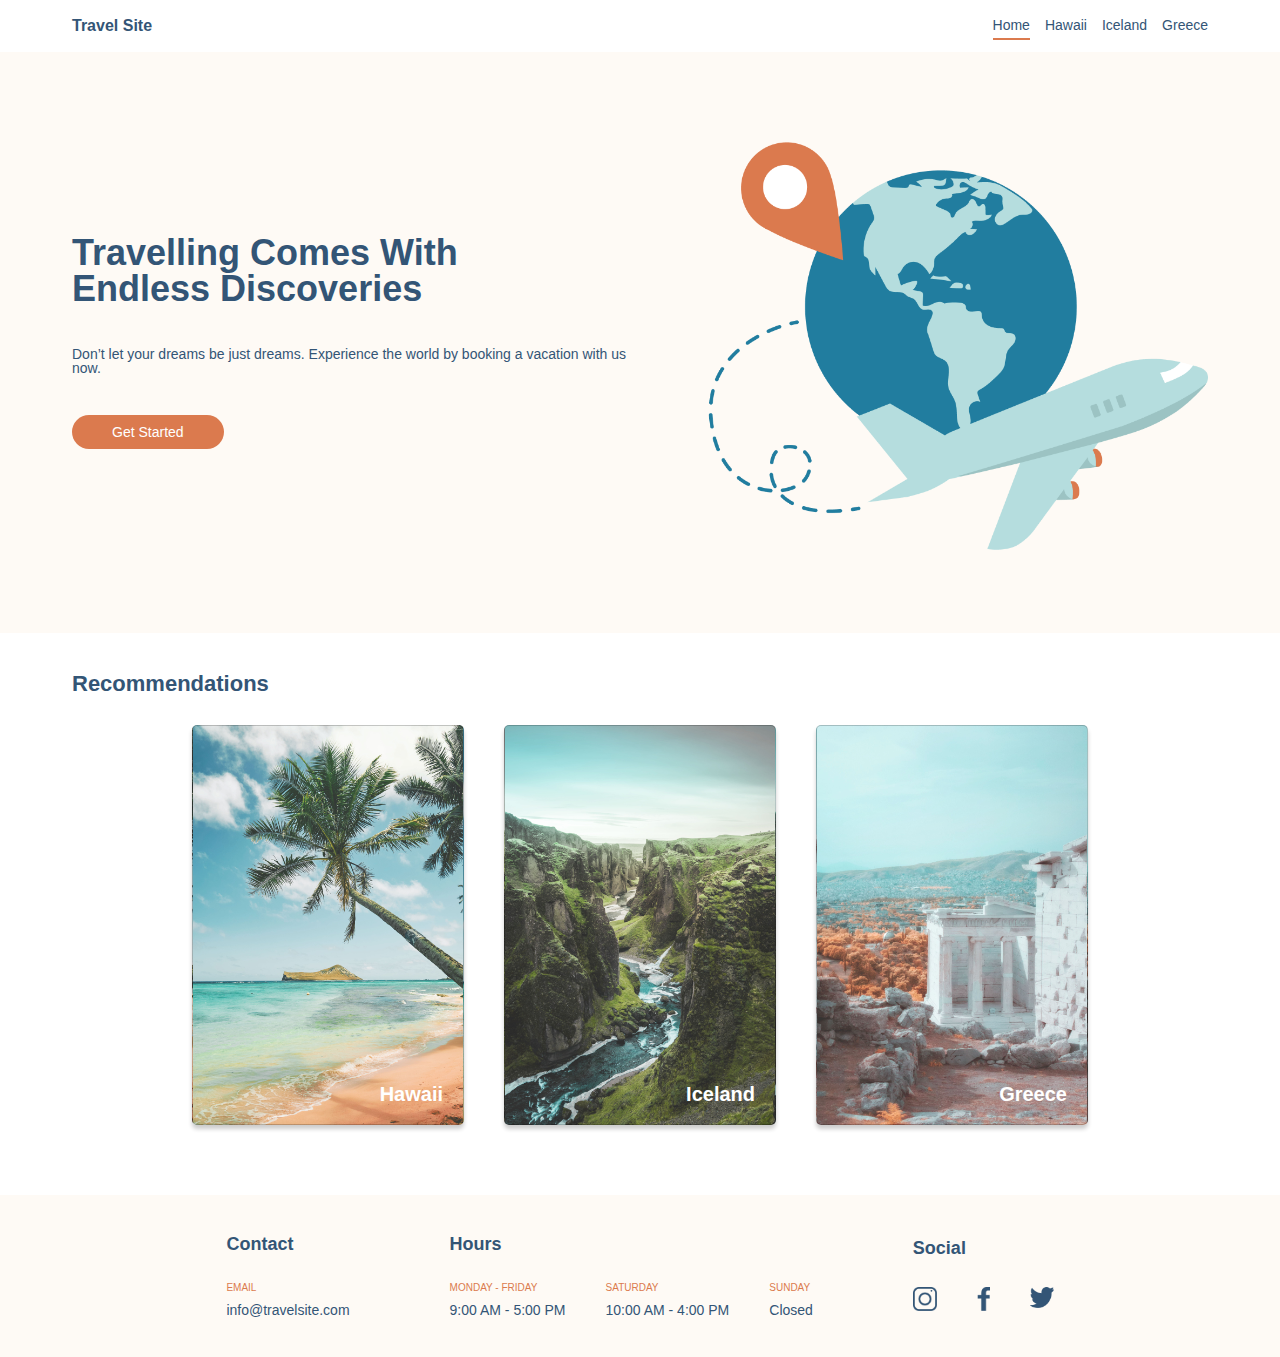
==== public/index.html @ ecad00ba "deployed to firebase" ====
<!DOCTYPE html>
<html lang="en">
  <head>
    <meta charset="UTF-8" />
    <meta http-equiv="X-UA-Compatible" content="IE=edge" />
    <meta name="viewport" content="width=device-width, initial-scale=1.0" />

    <link rel="stylesheet" href="./css/global.css" />
    <link rel="stylesheet" href="./css/main.css" />
    <link rel="stylesheet" href="./css/destinations.css" />

    <title>Travel Site</title>
  </head>
  <body>
    <header class="header">
      <a class="logo" href="./index.html">Travel Site</a>

      <nav class="nav">
        <ul class="nav__list">
          <li><a class="nav__list-item nav__list-item--open" href="./index.html">Home</a></li>
          <li><a class="nav__list-item" href="./pages/hawaii.html">Hawaii</a></li>
          <li><a class="nav__list-item" href="./pages/iceland.html">Iceland</a></li>
          <li><a class="nav__list-item" href="./pages/greece.html">Greece</a></li>
        </ul>
      </nav>
    </header>

    <main>
      <section class="hero">
        <div class="container">
          <div class="hero__text-container">
            <h1 class="hero__heading-primary">
              Travelling Comes With Endless Discoveries
            </h1>
            <p class="hero__text">
              Don’t let your dreams be just dreams. Experience the world by
              booking a vacation with us now.
            </p>
            <a class="hero__cta-btn" href="#"">Get Started</a>
          </div>
          <div class="hero__img-container">
            <img
              src="./assets/images/hero.png"
              alt="airplane traveling to destination"
              class="hero__img"
            />
          </div>
        </div>
      </section>

      <section class="recommendations">
        <div class="container">
          <h2 class="recommendations__heading">Recommendations</h2>
          <div class="recommendations__item-container">
            <a class="recommendations__item" href="./pages/hawaii.html">Hawaii</a>
            <a class="recommendations__item" href="./pages/iceland.html">Iceland</a>
            <a class="recommendations__item" href="./pages/greece.html">Greece</a>
          </div>
        </div>
      </section>
    </main>

    <footer class="footer">
      <div class="container">
        <div class="footer__item">
          <h3 class="footer__item-heading">Contact</h3>
          <div class="footer__item-container">
            <div>
              <p class="footer__item-label">Email</p>
              <p class="footer__item-description">info@travelsite.com</p>
            </div>
          </div>
        </div>

        <div class="footer__item">
          <h3 class="footer__item-heading">Hours</h3>
          <div class="footer__item-container">
            <div>
              <p class="footer__item-label">Monday - Friday</p>
              <p class="footer__item-description">9:00 AM - 5:00 PM</p>
            </div>
            <div>
              <p class="footer__item-label">Saturday</p>
              <p class="footer__item-description">10:00 AM - 4:00 PM</p>
            </div>
            <div>
              <p class="footer__item-label">Sunday</p>
              <p class="footer__item-description">Closed</p>
            </div>
          </div>
        </div>

        <div class="footer__item">
          <h3 class="footer__item-heading">Social</h3>
          <div class="footer__item-container">
            <a href="https://www.instagram.com"
              ><img
                class="footer__icon"
                src="./assets/icons/icon-instagram.png"
            /></a>
            <a href="https://www.facebook.com"
              ><img class="footer__icon" src="./assets/icons/icon-facebook.png"
            /></a>
            <a href="https://www.twitter.com"
              ><img class="footer__icon" src="./assets/icons/icon-twitter.png"
            /></a>
          </div>
        </div>
      </div>
    </footer>
  </body>
</html>
---- public/css/global.css ----
/* GLOBAL RESET */

* {
  margin: 0;
  padding: 0;
  box-sizing: border-box;
}

html {
  font-size: 62.5%;
}

body {
  font-family: "Verdana", sans-serif;
  font-weight: 400;
  line-height: 1;
}

/* GENERAL */

.container {
  max-width: 120rem;
  padding: 0 3.2rem;
  margin: 0 auto;
}

/* HEADER */

.header {
  display: flex;
  justify-content: space-between;

  max-width: 120rem;
  padding: 1.8rem 3.2rem;
  margin: 0 auto;
  background-color: #fff;
}

.logo {
  font-weight: bold;
  font-size: 1.6rem;
  color: #335576;

  text-decoration: none;
}

.nav__list {
  display: flex;
  gap: 1.5rem;

  list-style: none;
  font-size: 1.4rem;
}

.nav__list-item:link,
.nav__list-item:active,
.nav__list-item:visited {
  text-decoration: none;
  color: #335576;
  padding: 0.5rem 0;
}

.nav__list-item--open {
  border-bottom: 2px solid #db7a4e;
}

/* FOOTER */

.footer {
  background-color: #fefaf5;
  padding: 4rem;
}

.footer .container {
  display: flex;
  justify-content: center;
  align-items: center;
  gap: 10rem;
}

.footer__item {
  display: flex;
  flex-direction: column;
  align-items: flex-start;
  gap: 3rem;
}

.footer__item-container {
  display: flex;
  gap: 4rem;
}

.footer__item-heading {
  font-size: 1.8rem;
  color: #335576;
}

.footer__item-label {
  text-transform: uppercase;
  color: #db7a4e;
  margin-bottom: 1rem;
}

.footer__item-description {
  color: #335576;
  font-size: 1.4rem;
}

.footer__icon {
  max-width: 2.4rem;
  max-height: 2.4rem;
}
---- public/css/main.css ----
/* HERO SECTION */
.hero {
  background-color: #fefaf5;
}

.hero .container {
  display: grid;
  grid-template-columns: repeat(2, 1fr);
  /* justify-items: center; */
  align-items: center;
  padding: 8rem 3.2rem;
}

.hero__text-container {
  display: flex;
  flex-direction: column;
  gap: 4rem;
}

.hero__heading-primary {
  width: 85%;
  font-size: 3.6rem;
  color: #335576;
}

.hero__text {
  font-size: 1.4rem;
  color: #335576;
}

.hero__img-container {
  max-width: 50rem;
  justify-self: end;
}

.hero__img {
  width: 100%;
}

.hero__cta-btn:link,
.hero__cta-btn:active,
.hero__cta-btn:visited {
  width: fit-content;
  font-size: 1.4rem;
  background-color: #db7a4e;
  color: #fff;
  text-align: center;
  text-decoration: none;
  padding: 1rem 4rem;

  border-radius: 20px;
}

/* RECOMMENDATIONS SECTION */
.recommendations {
  padding: 4rem 3.2rem;
}

.recommendations__heading {
  font-size: 2.2rem;
  color: #335576;
  margin-bottom: 3rem;
}

.recommendations__item-container {
  display: flex;
  gap: 4rem;
  justify-content: center;
  align-items: center;
  padding: 0 12rem;
  margin-bottom: 3rem;
}

.recommendations__item {
  text-decoration: none;
  background-position: center;
  background-size: cover;
  width: 100%;
  height: 40rem;
  padding: 2rem;
  border-radius: 5px;
  border: 1px solid rgba(0, 0, 0, 0.2);
  box-shadow: 0px 4px 4px rgba(0, 0, 0, 0.2);

  color: white;
  font-size: 2rem;
  font-weight: bold;

  display: flex;
  justify-content: flex-end;
  align-items: flex-end;
}

.recommendations__item:nth-child(1) {
  background-image: url(../assets/images/hawaii.jpg);
}

.recommendations__item:nth-child(2) {
  background-image: url(../assets/images/iceland.jpg);
}
.recommendations__item:nth-child(3) {
  background-image: url(../assets/images/greece.jpg);
}
---- public/css/destinations.css ----
.destination--one {
  background-image: url(../assets/images/hawaii.jpg);
}

.destination--two {
  background-image: url(../assets/images/iceland.jpg);
}

.destination--three {
  background-image: url(../assets/images/greece.jpg);
}

.destination {
  background-position: center;
  background-size: cover;
  padding-bottom: 14rem;
}

.destination__heading-primary {
  color: #fff;
  font-size: 6.4rem;
  padding: 8rem 0;
}

.destination__schedule {
  display: flex;
  gap: 4rem;
  padding: 0 12rem;
}

.destination__itenary-container {
  display: flex;
  flex-direction: column;
  background-color: #fff;
  border-radius: 5px;
  width: 100%;
  padding: 2rem;
  text-align: center;
}

.destination__heading-secondary {
  text-align: center;
  border-bottom: 2px solid black;
  margin-bottom: 4rem;
  font-size: 1.8rem;
}

.destination__item-container {
  display: flex;
  flex-direction: column;
  gap: 2rem;
  list-style: none;
  margin-bottom: 6rem;
}

.destination__item {
  background-color: #fefaf5;
  border-radius: 5px;
  padding: 1rem 4rem;
  text-align: center;
  font-size: 1.6rem;
}
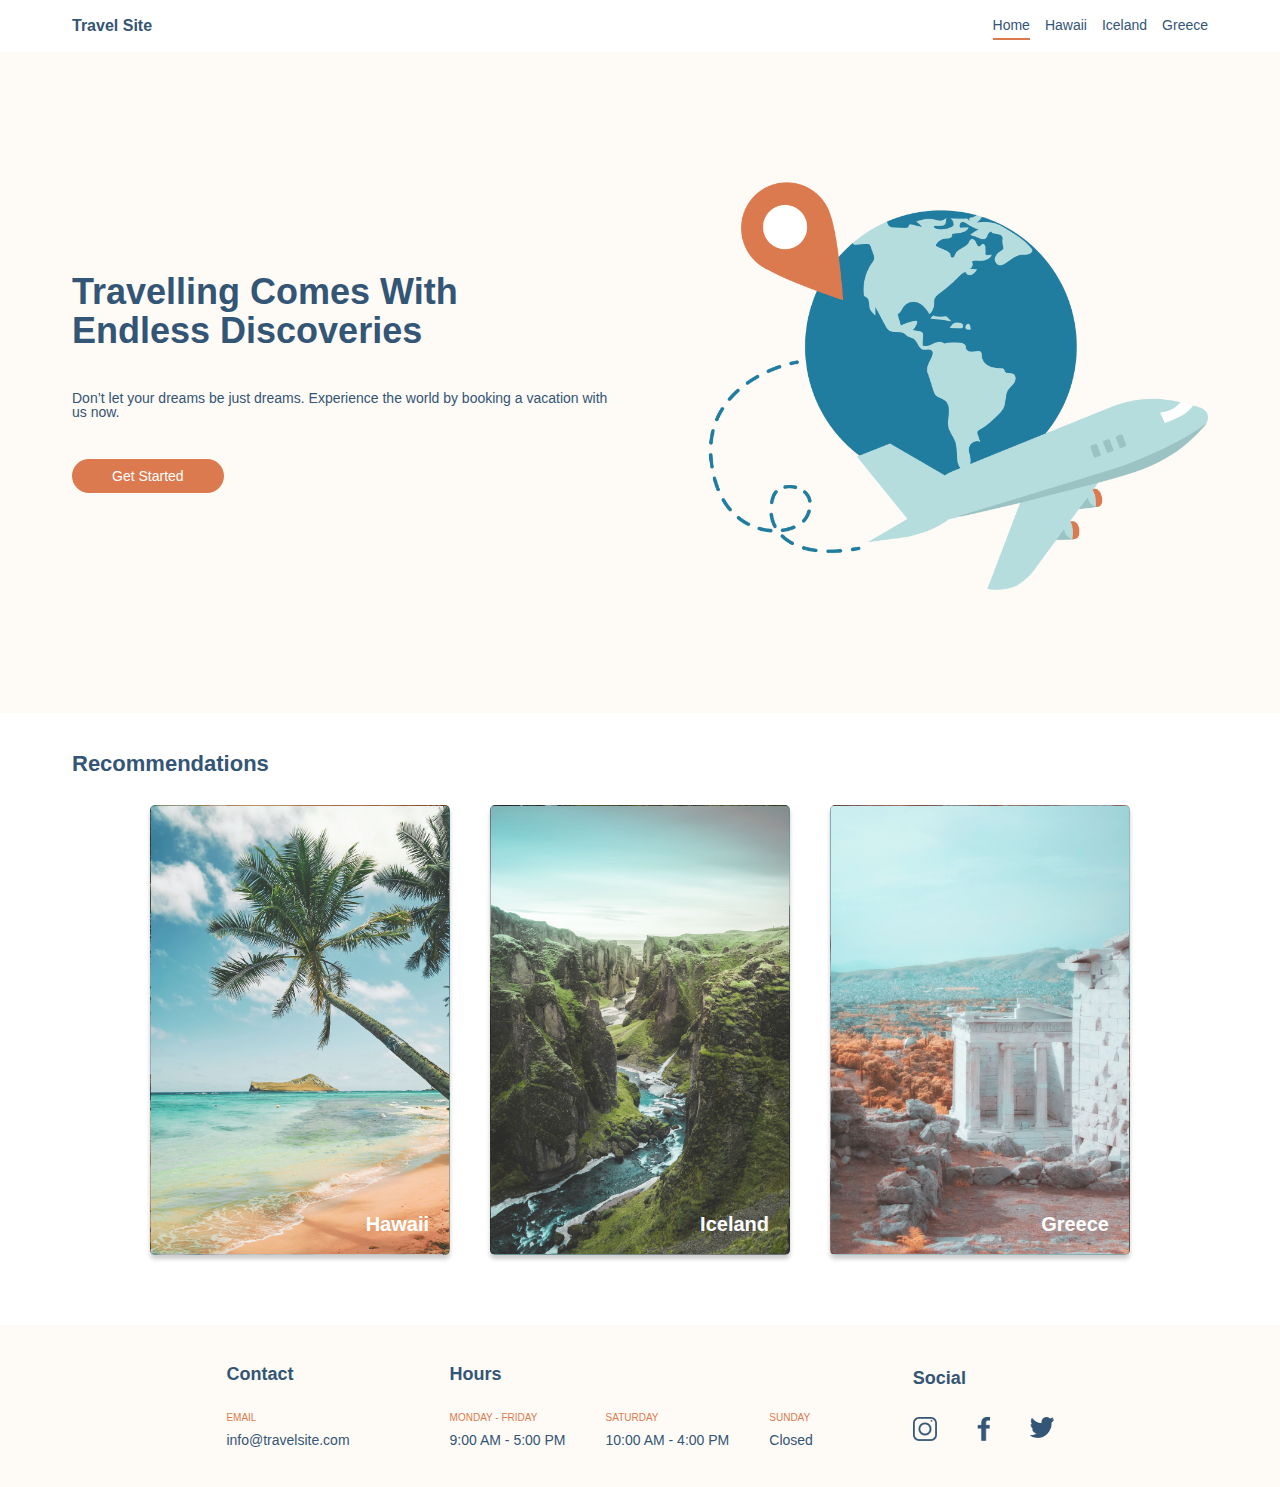
==== commit 919f42ee: "enhancement(responsive-design): 1.0.0" ====
--- a/public/index.html
+++ b/public/index.html
@@ -7,7 +7,7 @@
 
     <link rel="stylesheet" href="./css/global.css" />
     <link rel="stylesheet" href="./css/main.css" />
-    <link rel="stylesheet" href="./css/destinations.css" />
+    <link rel="stylesheet" href="./css/queries.css" />
 
     <title>Travel Site</title>
   </head>
@@ -36,7 +36,7 @@
               Don’t let your dreams be just dreams. Experience the world by
               booking a vacation with us now.
             </p>
-            <a class="hero__cta-btn" href="#"">Get Started</a>
+            <a class="hero__cta-btn" href="./pages/get-started.html"">Get Started</a>
           </div>
           <div class="hero__img-container">
             <img
--- a/public/css/main.css
+++ b/public/css/main.css
@@ -6,9 +6,10 @@
 .hero .container {
   display: grid;
   grid-template-columns: repeat(2, 1fr);
-  /* justify-items: center; */
+  gap: 4rem;
   align-items: center;
-  padding: 8rem 3.2rem;
+  padding: 12rem 3.2rem;
+  margin: 0 auto;
 }
 
 .hero__text-container {
@@ -20,6 +21,7 @@
 .hero__heading-primary {
   width: 85%;
   font-size: 3.6rem;
+  line-height: 1.1;
   color: #335576;
 }
 
@@ -29,6 +31,7 @@
 }
 
 .hero__img-container {
+  min-width: 35rem;
   max-width: 50rem;
   justify-self: end;
 }
@@ -38,7 +41,6 @@
 }
 
 .hero__cta-btn:link,
-.hero__cta-btn:active,
 .hero__cta-btn:visited {
   width: fit-content;
   font-size: 1.4rem;
@@ -47,13 +49,21 @@
   text-align: center;
   text-decoration: none;
   padding: 1rem 4rem;
+  border-radius: 20px;
 
-  border-radius: 20px;
+  transition: all 0.3s;
+}
+
+.hero__cta-btn:hover,
+.hero__cta-btn:active {
+  background-color: #fefaf5;
+  color: #335576;
+  box-shadow: inset 0 0 0 3px #db7a4e;
 }
 
 /* RECOMMENDATIONS SECTION */
 .recommendations {
-  padding: 4rem 3.2rem;
+  padding: 4rem 0rem;
 }
 
 .recommendations__heading {
@@ -67,16 +77,21 @@
   gap: 4rem;
   justify-content: center;
   align-items: center;
-  padding: 0 12rem;
+  width: 100%;
+  max-width: 120rem;
+  padding: 0 10rem;
+  margin: 0 auto;
   margin-bottom: 3rem;
 }
 
-.recommendations__item {
+.recommendations__item:link,
+.recommendations__item:visited {
   text-decoration: none;
   background-position: center;
   background-size: cover;
-  width: 100%;
-  height: 40rem;
+  /* width: 100%; */
+  min-width: 30rem;
+  height: 45rem;
   padding: 2rem;
   border-radius: 5px;
   border: 1px solid rgba(0, 0, 0, 0.2);
@@ -89,6 +104,15 @@
   display: flex;
   justify-content: flex-end;
   align-items: flex-end;
+
+  transition: all 0.33s;
+}
+
+.recommendations__item:hover,
+.recommendations__item:active {
+  transform: translateY(-1rem);
+  box-shadow: 0px 8px 8px rgba(0, 0, 0, 0.25);
+  border: 2px solid #db7a4e;
 }
 
 .recommendations__item:nth-child(1) {
@@ -101,3 +125,17 @@
 .recommendations__item:nth-child(3) {
   background-image: url(../assets/images/greece.jpg);
 }
+
+.recommendations__item:nth-child(1):hover {
+  background-image: linear-gradient(rgba(0, 0, 0, 0.1), rgba(51, 85, 118, 0.3)),
+    url(../assets/images/hawaii.jpg);
+}
+
+.recommendations__item:nth-child(2):hover {
+  background-image: linear-gradient(rgba(0, 0, 0, 0.1), rgba(51, 85, 118, 0.3)),
+    url(../assets/images/iceland.jpg);
+}
+.recommendations__item:nth-child(3):hover {
+  background-image: linear-gradient(rgba(0, 0, 0, 0.1), rgba(51, 85, 118, 0.3)),
+    url(../assets/images/greece.jpg);
+}
--- a/public/css/queries.css
+++ b/public/css/queries.css
@@ -0,0 +1,171 @@
+/* 1104px */
+@media (max-width: 69em) {
+  .recommendations__item:link,
+  .recommendations__item:visited {
+    min-width: 25rem;
+    height: 40rem;
+  }
+
+  .destination__heading-primary {
+    font-size: 6rem;
+  }
+
+  .destination__schedule {
+    padding: 0 4rem;
+  }
+
+  .cta-container {
+    width: 75%;
+    grid-template-columns: 1fr;
+    grid-template-rows: 0.5fr 1fr;
+    height: auto;
+  }
+
+  .cta__img-container {
+    grid-row: 1;
+    height: 30rem;
+    background-position: bottom;
+  }
+
+  .footer .container {
+    gap: 7rem;
+  }
+}
+
+/* 967px */
+@media (max-width: 61em) {
+  .hero__heading-primary {
+    font-size: 3.2rem;
+  }
+
+  .recommendations__item-container {
+    padding: 0 10rem;
+  }
+
+  .recommendations__item:link,
+  .recommendations__item:visited {
+    min-width: 20rem;
+    height: 30rem;
+  }
+
+  .destination__itenary-container {
+    min-width: 20rem;
+  }
+
+  .cta__form {
+    margin: 0 auto;
+    width: 75%;
+    grid-template-columns: 1fr;
+  }
+
+  .cta__form button {
+    margin: 0 auto;
+    min-width: fit-content;
+    padding: 2rem 4rem;
+  }
+
+  .footer .container {
+    gap: 3.5rem;
+    padding: 0;
+  }
+
+  .footer__item-container {
+    gap: 3rem;
+  }
+}
+
+/* 800px */
+@media (max-width: 50em) {
+  .hero__heading-primary {
+    font-size: 2.2rem;
+  }
+
+  .hero .container {
+    grid-template-columns: 1fr;
+    justify-items: center;
+    padding: 12rem 1.6rem;
+  }
+
+  .hero__text-container {
+    justify-self: center;
+    align-items: center;
+  }
+
+  .hero__heading-primary {
+    width: 85%;
+  }
+
+  .hero__text {
+    width: 85%;
+  }
+
+  .hero__img-container {
+    min-width: 30rem;
+    justify-self: center;
+    padding: 1rem 3.2rem;
+  }
+
+  .recommendations__item-container {
+    flex-direction: column;
+  }
+
+  .recommendations__item:link,
+  .recommendations__item:visited {
+    min-width: 25rem;
+    height: 40rem;
+  }
+
+  .destination__schedule {
+    flex-direction: column;
+    align-items: center;
+  }
+
+  .destination__itenary-container {
+    min-width: 20rem;
+    max-width: 30rem;
+  }
+
+  .cta-container {
+    width: 85%;
+  }
+
+  .cta__form {
+    width: 90%;
+  }
+
+  .footer .container {
+    align-items: flex-start;
+  }
+
+  .footer__item-container {
+    flex-wrap: wrap;
+  }
+}
+
+@media (max-width: 32em) {
+  .cta-container {
+    width: 95%;
+  }
+
+  .cta__text-container {
+    padding: 3rem;
+  }
+
+  .cta__form {
+    width: 90%;
+  }
+  .cta__input-box span {
+    font-size: 1.5rem;
+  }
+
+  .cta__form button {
+    margin: 0 auto;
+    font-size: 1.5rem;
+    min-width: fit-content;
+    padding: 2rem 4rem;
+  }
+
+  .footer .container {
+    flex-direction: column;
+  }
+}
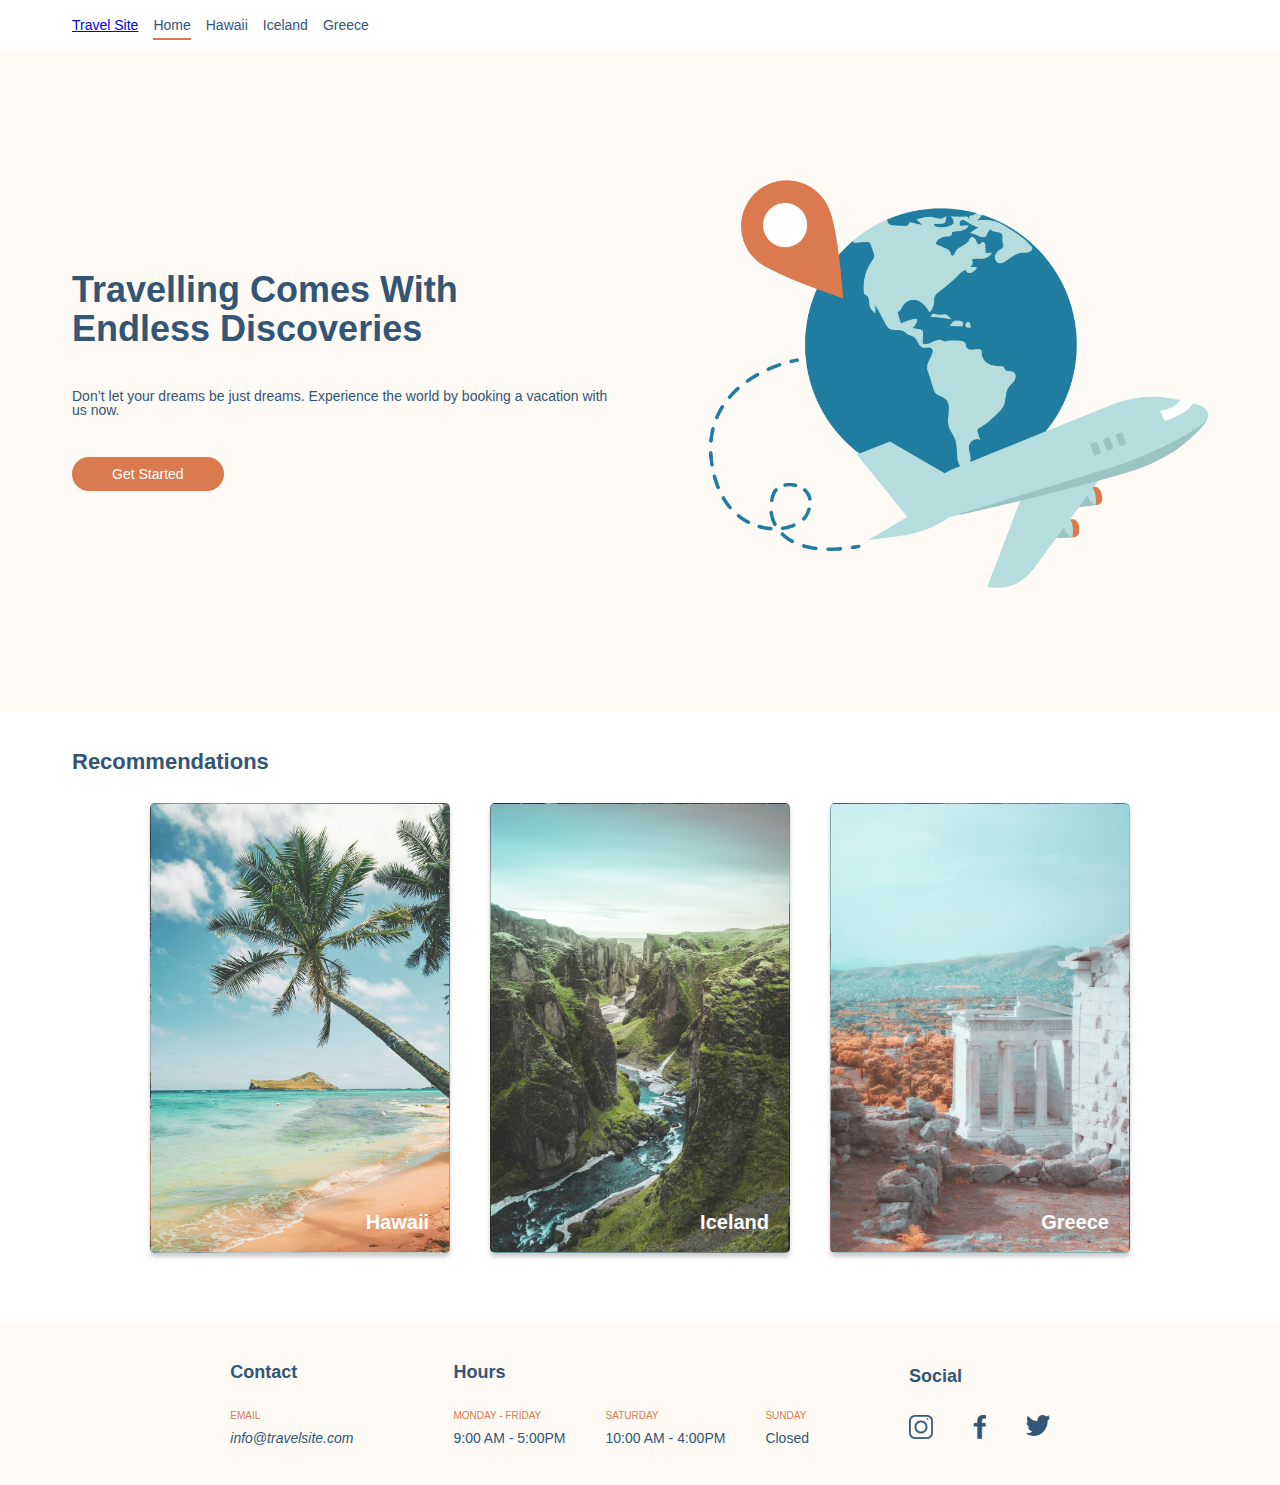
==== commit 993b7fcb: "fix(html): time formatting" ====
--- a/public/index.html
+++ b/public/index.html
@@ -1,112 +1,118 @@
 <!DOCTYPE html>
 <html lang="en">
-  <head>
-    <meta charset="UTF-8" />
-    <meta http-equiv="X-UA-Compatible" content="IE=edge" />
-    <meta name="viewport" content="width=device-width, initial-scale=1.0" />
 
-    <link rel="stylesheet" href="./css/global.css" />
-    <link rel="stylesheet" href="./css/main.css" />
-    <link rel="stylesheet" href="./css/queries.css" />
+<head>
+  <meta charset="UTF-8" />
+  <meta http-equiv="X-UA-Compatible" content="IE=edge" />
+  <meta name="viewport" content="width=device-width, initial-scale=1.0" />
 
-    <title>Travel Site</title>
-  </head>
-  <body>
-    <header class="header">
-      <a class="logo" href="./index.html">Travel Site</a>
+  <link rel="stylesheet" href="./css/global.css" />
+  <link rel="stylesheet" href="./css/main.css" />
+  <link rel="stylesheet" href="./css/queries.css" />
 
-      <nav class="nav">
-        <ul class="nav__list">
-          <li><a class="nav__list-item nav__list-item--open" href="./index.html">Home</a></li>
-          <li><a class="nav__list-item" href="./pages/hawaii.html">Hawaii</a></li>
-          <li><a class="nav__list-item" href="./pages/iceland.html">Iceland</a></li>
-          <li><a class="nav__list-item" href="./pages/greece.html">Greece</a></li>
-        </ul>
-      </nav>
-    </header>
+  <title>Travel Site - Home</title>
+</head>
 
-    <main>
-      <section class="hero">
-        <div class="container">
-          <div class="hero__text-container">
-            <h1 class="hero__heading-primary">
-              Travelling Comes With Endless Discoveries
-            </h1>
-            <p class="hero__text">
-              Don’t let your dreams be just dreams. Experience the world by
-              booking a vacation with us now.
-            </p>
-            <a class="hero__cta-btn" href="./pages/get-started.html"">Get Started</a>
-          </div>
-          <div class="hero__img-container">
-            <img
-              src="./assets/images/hero.png"
-              alt="airplane traveling to destination"
-              class="hero__img"
-            />
-          </div>
+<body>
+  <header class="header">
+    <nav class="nav">
+      <ul class="nav__list">
+        <li><a class="nav__list-logo" href="./index.html">Travel Site</a></li>
+        <li>
+          <a class="nav__list-item nav__list-item--open" href="./index.html">Home</a>
+        </li>
+        <li>
+          <a class="nav__list-item" href="./pages/hawaii.html">Hawaii</a>
+        </li>
+        <li>
+          <a class="nav__list-item" href="./pages/iceland.html">Iceland</a>
+        </li>
+        <li>
+          <a class="nav__list-item" href="./pages/greece.html">Greece</a>
+        </li>
+      </ul>
+    </nav>
+  </header>
+  <main>
+    <section class="hero">
+      <div class="container">
+        <div class="hero__text-container">
+          <h1 class="hero__heading-primary">
+            Travelling Comes With Endless Discoveries
+          </h1>
+          <p class="hero__text">
+            Don’t let your dreams be just dreams. Experience the world by
+            booking a vacation with us now.
+          </p>
+          <a class="hero__cta-btn" href="./pages/get-started.html">Get Started</a>
         </div>
-      </section>
+        <div class="hero__img-container">
+          <img src="./assets/images/hero.png" alt="airplane traveling to destination" class="hero__img" />
+        </div>
+      </div>
+    </section>
 
-      <section class="recommendations">
-        <div class="container">
-          <h2 class="recommendations__heading">Recommendations</h2>
-          <div class="recommendations__item-container">
-            <a class="recommendations__item" href="./pages/hawaii.html">Hawaii</a>
-            <a class="recommendations__item" href="./pages/iceland.html">Iceland</a>
-            <a class="recommendations__item" href="./pages/greece.html">Greece</a>
-          </div>
+    <section class="recommendations">
+      <div class="container">
+        <h2 class="recommendations__heading">Recommendations</h2>
+        <div class="recommendations__item-container">
+          <a class="recommendations__item" href="./pages/hawaii.html" title="destination image">Hawaii</a>
+          <a class="recommendations__item" href="./pages/iceland.html" title="destination image">Iceland</a>
+          <a class="recommendations__item" href="./pages/greece.html" title="destination image">Greece</a>
         </div>
-      </section>
-    </main>
+      </div>
+    </section>
+  </main>
 
-    <footer class="footer">
-      <div class="container">
-        <div class="footer__item">
-          <h3 class="footer__item-heading">Contact</h3>
-          <div class="footer__item-container">
-            <div>
-              <p class="footer__item-label">Email</p>
-              <p class="footer__item-description">info@travelsite.com</p>
-            </div>
-          </div>
-        </div>
-
-        <div class="footer__item">
-          <h3 class="footer__item-heading">Hours</h3>
-          <div class="footer__item-container">
-            <div>
-              <p class="footer__item-label">Monday - Friday</p>
-              <p class="footer__item-description">9:00 AM - 5:00 PM</p>
-            </div>
-            <div>
-              <p class="footer__item-label">Saturday</p>
-              <p class="footer__item-description">10:00 AM - 4:00 PM</p>
-            </div>
-            <div>
-              <p class="footer__item-label">Sunday</p>
-              <p class="footer__item-description">Closed</p>
-            </div>
-          </div>
-        </div>
-
-        <div class="footer__item">
-          <h3 class="footer__item-heading">Social</h3>
-          <div class="footer__item-container">
-            <a href="https://www.instagram.com"
-              ><img
-                class="footer__icon"
-                src="./assets/icons/icon-instagram.png"
-            /></a>
-            <a href="https://www.facebook.com"
-              ><img class="footer__icon" src="./assets/icons/icon-facebook.png"
-            /></a>
-            <a href="https://www.twitter.com"
-              ><img class="footer__icon" src="./assets/icons/icon-twitter.png"
-            /></a>
+  <footer class="footer">
+    <div class="container">
+      <div class="footer__item">
+        <h3 class="footer__item-heading">Contact</h3>
+        <div class="footer__item-container">
+          <div>
+            <p class="footer__item-label">Email</p>
+            <address class="footer__item-description">
+              info@travelsite.com
+            </address>
           </div>
         </div>
       </div>
-    </footer>
-  </body>
-</html>
+
+      <div class="footer__item">
+        <h3 class="footer__item-heading">Hours</h3>
+        <div class="footer__item-container">
+          <div>
+            <p class="footer__item-label">Monday - Friday</p>
+            <p class="footer__item-description">
+              <time datetime="09:00">9:00 AM</time> - <time datetime="17:00">5:00PM</time>
+            </p>
+          </div>
+          <div>
+            <p class="footer__item-label">Saturday</p>
+            <p class="footer__item-description">
+              <time datetime="10:00">10:00 AM</time> - <time datetime="16:00">4:00PM</time>
+            </p>
+          </div>
+          <div>
+            <p class="footer__item-label">Sunday</p>
+            <p class="footer__item-description">Closed</p>
+          </div>
+        </div>
+      </div>
+
+      <div class="footer__item">
+        <h3 class="footer__item-heading">Social</h3>
+        <div class="footer__item-container">
+          <a href="https://www.instagram.com"><img class="footer__icon" src="./assets/icons/icon-instagram.png"
+              alt="instagram icon" /></a>
+          <a href="https://www.facebook.com"><img class="footer__icon" src="./assets/icons/icon-facebook.png"
+              alt="facebook icon" /></a>
+          <a href="https://www.twitter.com"><img class="footer__icon" src="./assets/icons/icon-twitter.png"
+              alt="twitter icon" /></a>
+        </div>
+      </div>
+    </div>
+  </footer>
+</body>
+
+</html>--- a/public/css/queries.css
+++ b/public/css/queries.css
@@ -129,6 +129,10 @@
     width: 85%;
   }
 
+  .cta__text-container {
+    padding: 5rem 6.4rem;
+  }
+
   .cta__form {
     width: 90%;
   }
